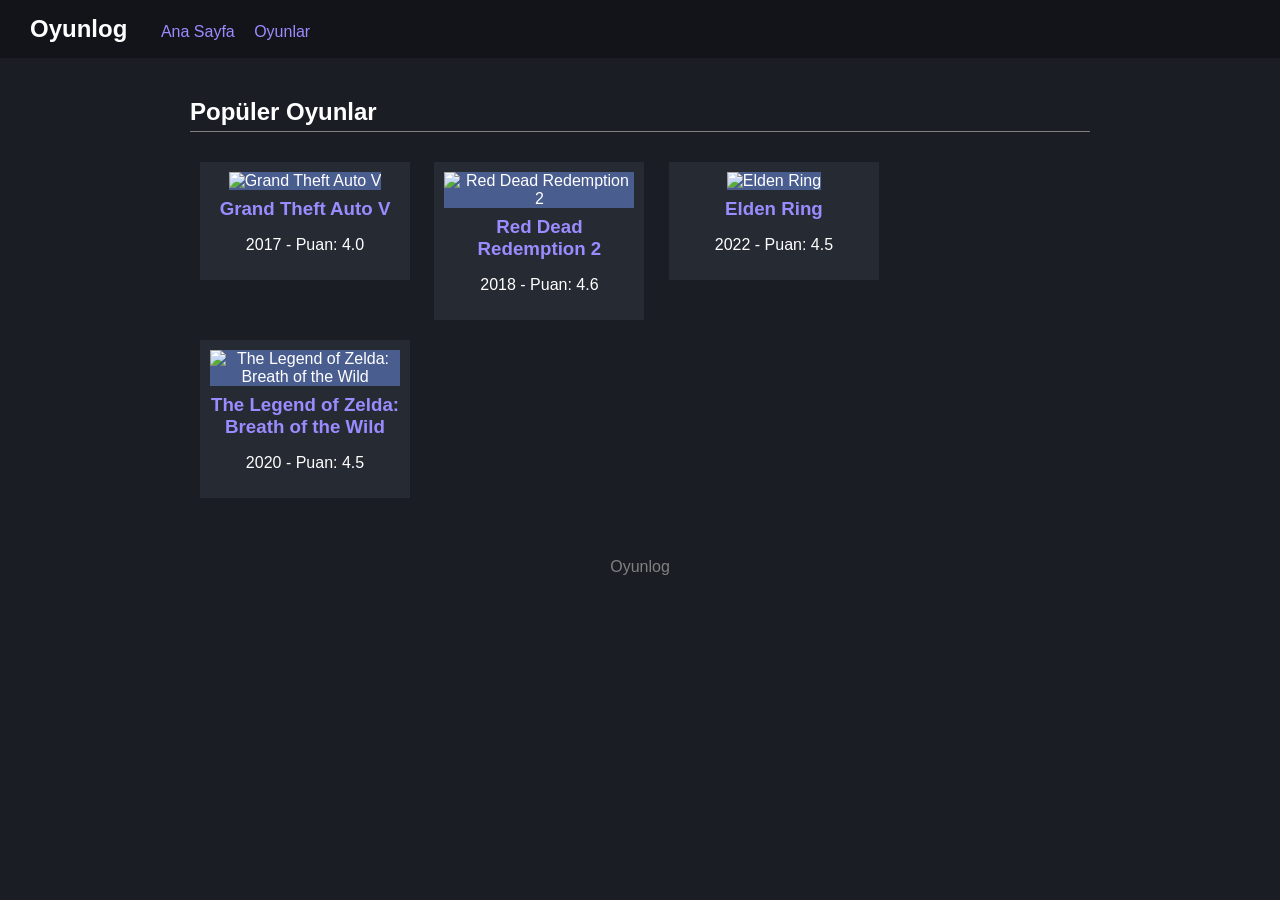
==== index.html @ eee32205 "Proje dosyası ekle." ====
<!DOCTYPE html>
<head>
  <meta charset="UTF-8">
  <title>Oyunlog</title>
  <link rel="stylesheet" href="style.css">
</head>
<body>

  <header>
    <h1>Oyunlog</h1>
    <a href="index.html">Ana Sayfa</a>
    <a href="game.html">Oyunlar</a>
  </header>

  <div class="icerik">
    <h2>Popüler Oyunlar</h2>

    
    <div class="oyun">
      <img alt="Grand Theft Auto V">
      <h3><a href="game.html">Grand Theft Auto V</a></h3>
      <p>2017 - Puan: 4.0</p>
    </div>

    <div class="oyun">
      <img alt="Red Dead Redemption 2">
      <h3><a href="game.html">Red Dead Redemption 2</a></h3>
      <p>2018 - Puan: 4.6</p>
    </div>

    <div class="oyun">
      <img alt="Elden Ring">
      <h3><a href="game.html">Elden Ring</a></h3>
      <p>2022 - Puan: 4.5</p>
    </div>

    <div class="oyun">
      <img alt="The Legend of Zelda: Breath of the Wild">
      <h3><a href="game.html">The Legend of Zelda: Breath of the Wild</a></h3>
      <p>2020 - Puan: 4.5</p>
    </div>
  </div>

  <footer>
    Oyunlog
  </footer>

</body>
</html>
---- style.css ----
body {
  background-color: #1b1d24;
  color: white;
  font-family: Arial, sans-serif;
  margin: 0;
}

a {
  color: #9a8cff;
  text-decoration: none;
}


header {
  background-color: #12141a;
  padding: 15px 30px;
}

header h1 {
  display: inline;
  font-size: 24px; 
  margin-right: 30px;
}

header a {
  margin-right: 15px;
}

.icerik {
  width: 900px;
  margin: 0 auto;
  padding: 20px;
}

h2 {
  border-bottom: 1px solid gray;
  padding-bottom: 5px;
}

.oyun {
  display: inline-block;
  width: 190px;
  background-color: #262a33;
  margin: 10px;
  padding: 10px;
  text-align: center;
  vertical-align: top;
}

.oyun img {
  width: 170px;
  height: 230px;
  background-color: #4a5d8f;
}

.oyun h3 {
  margin: 8px 0 4px 0;
}

footer {
  text-align: center;
  color: gray;
  padding: 30px;
}
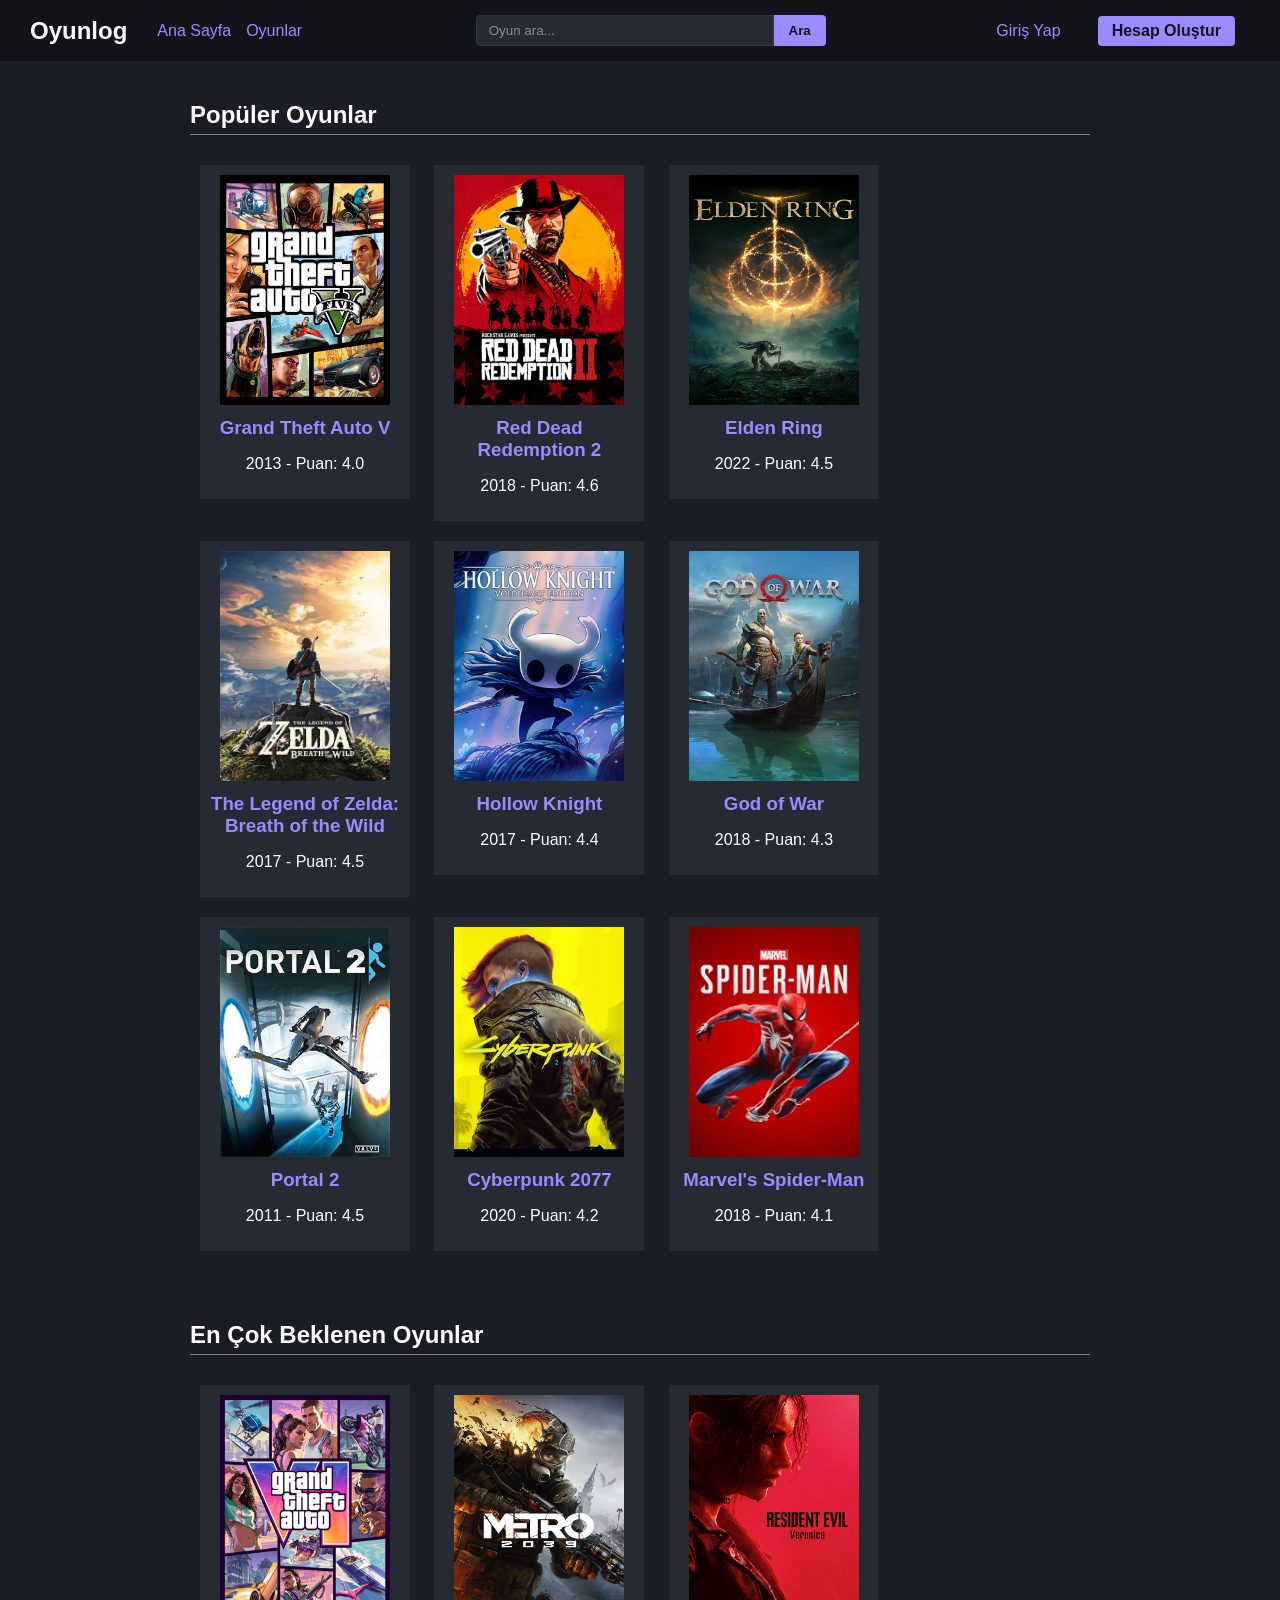
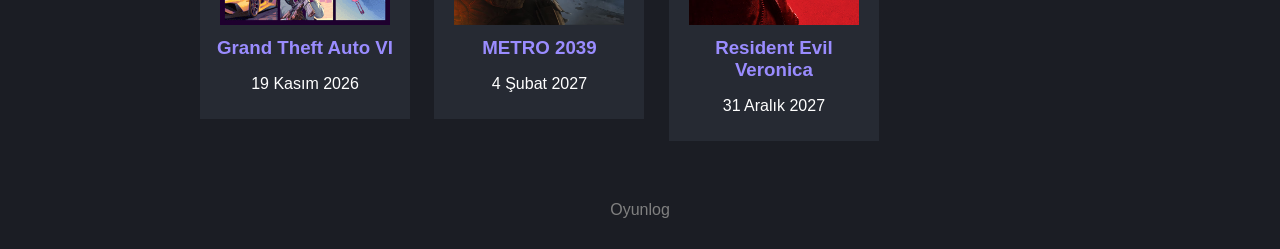
==== commit cd2d0e89: "Header arama alani eklendi, oyun listesi guncellendi" ====
--- a/index.html
+++ b/index.html
@@ -6,38 +6,105 @@
 </head>
 <body>
 
-  <header>
+<header>
+  <div class="header-sol">
     <h1>Oyunlog</h1>
     <a href="index.html">Ana Sayfa</a>
     <a href="game.html">Oyunlar</a>
-  </header>
+  </div>
+
+  <div class="header-orta">
+    <form action="#" method="GET" class="arama-formu">
+      <input type="text" placeholder="Oyun ara..." name="q" class="arama-input">
+      <button type="submit" class="arama-btn">Ara</button>
+    </form>
+  </div>
+
+  <div class="header-sag">
+    <a href="#" class="btn-giris">Giriş Yap</a>
+    <a href="#" class="btn-kayit">Hesap Oluştur</a>
+  </div>
+</header>
+
 
   <div class="icerik">
     <h2>Popüler Oyunlar</h2>
 
     
     <div class="oyun">
-      <img alt="Grand Theft Auto V">
-      <h3><a href="game.html">Grand Theft Auto V</a></h3>
-      <p>2017 - Puan: 4.0</p>
+      <img src="img/gta5.jpg" alt="Grand Theft Auto V">
+      <h3><a href="gta5.html">Grand Theft Auto V</a></h3>
+      <p>2013 - Puan: 4.0</p>
     </div>
 
     <div class="oyun">
-      <img alt="Red Dead Redemption 2">
-      <h3><a href="game.html">Red Dead Redemption 2</a></h3>
+      <img src="img/rdr2.jpg" alt="Red Dead Redemption 2">
+      <h3><a href="rdr2.html">Red Dead Redemption 2</a></h3>
       <p>2018 - Puan: 4.6</p>
     </div>
 
     <div class="oyun">
-      <img alt="Elden Ring">
-      <h3><a href="game.html">Elden Ring</a></h3>
+      <img src="img/elden-ring.jpg" alt="Elden Ring">
+      <h3><a href="elden-ring.html">Elden Ring</a></h3>
       <p>2022 - Puan: 4.5</p>
     </div>
 
     <div class="oyun">
-      <img alt="The Legend of Zelda: Breath of the Wild">
-      <h3><a href="game.html">The Legend of Zelda: Breath of the Wild</a></h3>
-      <p>2020 - Puan: 4.5</p>
+      <img src="img/botw.jpg" alt="The Legend of Zelda: Breath of the Wild">
+      <h3><a href="botw.html">The Legend of Zelda: Breath of the Wild</a></h3>
+      <p>2017 - Puan: 4.5</p>
+    </div>
+
+    <div class="oyun">
+      <img src="img/hollow-knight.jpg" alt="Hollow Knight">
+      <h3><a href="hollow-knight.html">Hollow Knight</a></h3>
+      <p>2017 - Puan: 4.4</p>
+    </div>
+
+    <div class="oyun">
+      <img src="img/gow.jpg" alt="God of War">
+      <h3><a href="gow.html">God of War</a></h3>
+      <p>2018 - Puan: 4.3</p>
+    </div>
+
+    <div class="oyun">
+      <img src="img/portal2.jpg" alt="Portal 2">
+      <h3><a href="portal2.html">Portal 2</a></h3>
+      <p>2011 - Puan: 4.5</p>
+    </div>
+
+    <div class="oyun">
+      <img src="img/cyberpunk2077.jpg" alt="Cyberpunk 2077">
+      <h3><a href="cyberpunk2077.html">Cyberpunk 2077</a></h3>
+      <p>2020 - Puan: 4.2</p>
+    </div>
+
+    <div class="oyun">
+      <img src="img/spiderman.jpg" alt="Marvel's Spider-Man">
+      <h3><a href="spiderman.html">Marvel's Spider-Man</a></h3>
+      <p>2018 - Puan: 4.1</p>
+    </div>
+  </div>
+
+  <div class="icerik">
+    <h2>En Çok Beklenen Oyunlar</h2>
+
+    <div class="oyun">
+      <img src="img/gta6.jpg" alt="Grand Theft Auto VI">
+      <h3><a href="game.html">Grand Theft Auto VI</a></h3>
+      <p>19 Kasım 2026</p>
+    </div>
+
+    <div class="oyun">
+      <img src="img/metro2039.jpg" alt="METRO 2039">
+      <h3><a href="game.html">METRO 2039</a></h3>
+      <p>4 Şubat 2027</p>
+    </div>
+
+    <div class="oyun">
+      <img src="img/re-veronica.jpg" alt="Resident Evil Veronica">
+      <h3><a href="game.html">Resident Evil Veronica</a></h3>
+      <p>31 Aralık 2027</p>
     </div>
   </div>
 
--- a/style.css
+++ b/style.css
@@ -16,6 +16,88 @@
 header {
   background-color: #12141a;
   padding: 15px 30px;
+  display: flex;
+  align-items: center;
+  justify-content: space-between;
+}
+
+.header-sol {
+  display: flex;
+  align-items: center;
+}
+
+.header-sol h1 {
+  font-size: 24px;
+  margin: 0 30px 0 0;
+}
+
+.header-sol a {
+  margin-right: 15px;
+}
+
+/* Arama Çubuğu Stilleri */
+.header-orta {
+  flex: 1;
+  max-width: 350px;
+  margin: 0 20px;
+}
+
+.arama-formu {
+  display: flex;
+}
+
+.arama-input {
+  width: 100%;
+  padding: 7px 12px;
+  border: 1px solid #333742;
+  border-radius: 4px 0 0 4px;
+  background-color: #262a33;
+  color: white;
+  outline: none;
+}
+
+.arama-input::placeholder {
+  color: #8a8f9d;
+}
+
+.arama-btn {
+  padding: 7px 15px;
+  border: none;
+  background-color: #9a8cff;
+  color: #12141a;
+  font-weight: bold;
+  border-radius: 0 4px 4px 0;
+  cursor: pointer;
+  transition: background-color 0.2s;
+}
+
+.arama-btn:hover {
+  background-color: #8172ea;
+}
+
+/* Kullanıcı Giriş/Kayıt Butonları */
+.header-sag {
+  display: flex;
+  align-items: center;
+  gap: 10px;
+}
+
+.btn-giris {
+  padding: 6px 12px;
+  color: #9a8cff !important;
+}
+
+.btn-kayit {
+  padding: 6px 14px;
+  background-color: #9a8cff;
+  color: #12141a !important;
+  border-radius: 4px;
+  font-weight: bold;
+  transition: background-color 0.2s;
+}
+
+.btn-kayit:hover {
+  background-color: #8172ea;
 }
 
 header h1 {
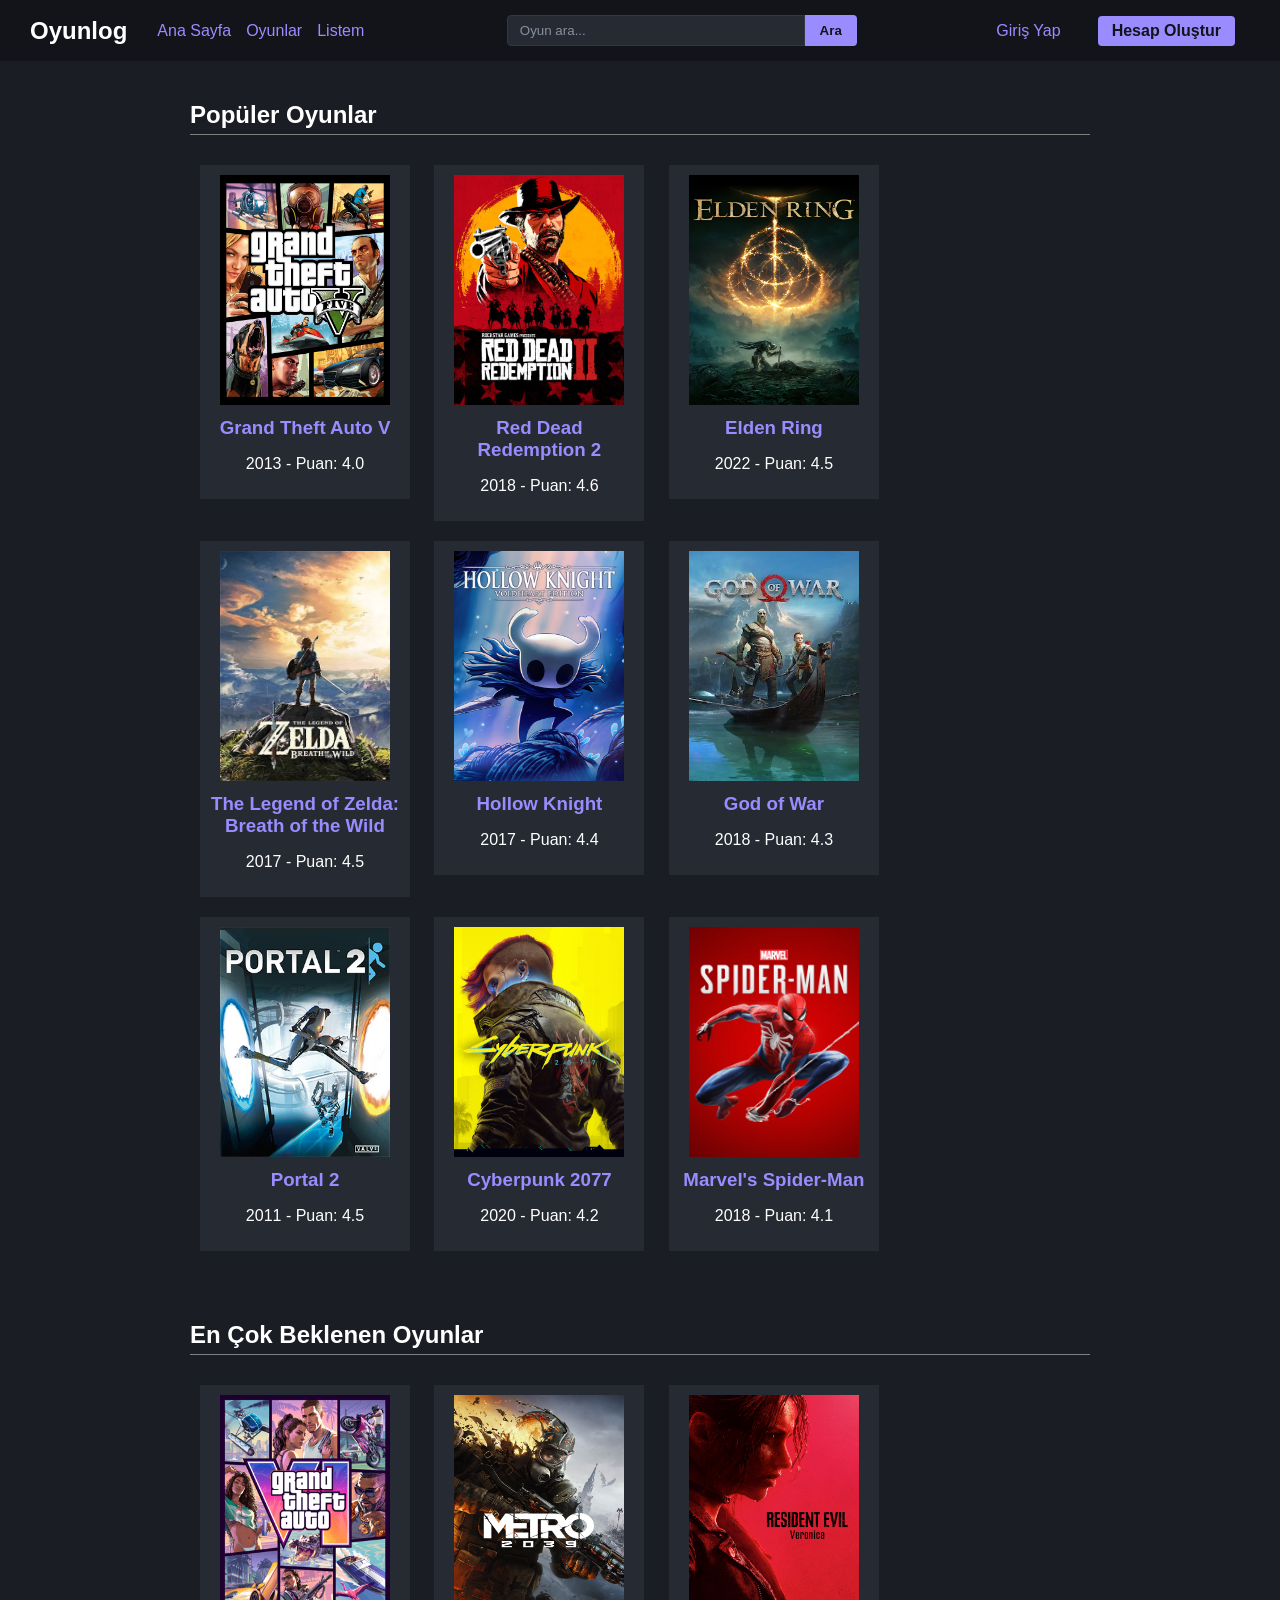
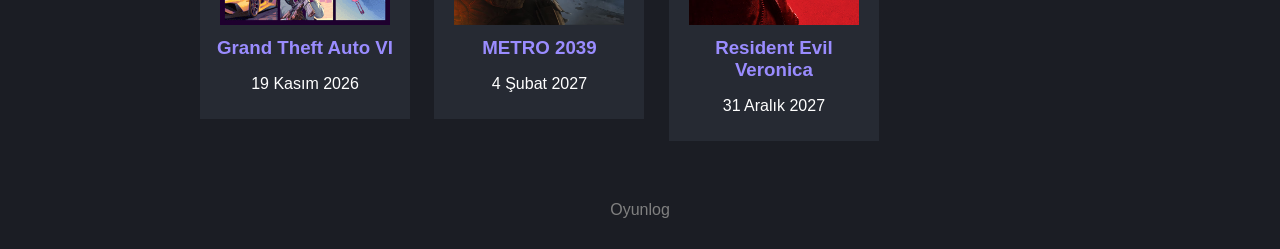
==== commit c8291900: "3. hafta: liste.html sayfasi, filtre sekmeleri ve durum etiketleri eklendi" ====
--- a/index.html
+++ b/index.html
@@ -11,6 +11,7 @@
     <h1>Oyunlog</h1>
     <a href="index.html">Ana Sayfa</a>
     <a href="game.html">Oyunlar</a>
+    <a href="liste.html">Listem</a>
   </div>
 
   <div class="header-orta">
--- a/style.css
+++ b/style.css
@@ -35,7 +35,6 @@
   margin-right: 15px;
 }
 
-/* Arama Çubuğu Stilleri */
 .header-orta {
   flex: 1;
   max-width: 350px;
@@ -75,7 +74,6 @@
   background-color: #8172ea;
 }
 
-/* Kullanıcı Giriş/Kayıt Butonları */
 .header-sag {
   display: flex;
   align-items: center;
@@ -141,8 +139,94 @@
   margin: 8px 0 4px 0;
 }
 
+
+.filtre-bar {
+  display: flex;
+  justify-content: space-between;
+  align-items: center;
+  margin: 20px 0;
+  flex-wrap: wrap;
+  gap: 15px;
+}
+
+.kategori-tablar {
+  display: flex;
+  gap: 10px;
+  margin: 0; 
+}
+
+.tab-btn {
+  background-color: #262a33;
+  color: #8a8f9d;
+  border: 1px solid #333742;
+  padding: 8px 16px;
+  border-radius: 4px;
+  cursor: pointer;
+  font-weight: bold;
+  transition: all 0.2s;
+}
+
+.tab-btn:hover {
+  color: white;
+  background-color: #333742;
+}
+
+.tab-btn.aktif {
+  background-color: #9a8cff;
+  color: #12141a;
+  border-color: #9a8cff;
+}
+
+.siralama-kutusu {
+  display: flex;
+  align-items: center;
+  gap: 8px;
+  color: #8a8f9d;
+  font-size: 14px;
+}
+
+.sirala-select {
+  background-color: #262a33;
+  color: white;
+  border: 1px solid #333742;
+  padding: 8px 12px;
+  border-radius: 4px;
+  outline: none;
+  cursor: pointer;
+  font-size: 14px;
+}
+
+.sirala-select:focus {
+  border-color: #9a8cff;
+}
+
+.durum-etiket {
+  display: inline-block;
+  padding: 3px 8px;
+  font-size: 12px;
+  border-radius: 3px;
+  font-weight: bold;
+  margin-top: 5px;
+}
+
+.durum-etiket.tamamlandi {
+  background-color: #2e7d32;
+  color: #e8f5e9;
+}
+
+.durum-etiket.oynaniyor {
+  background-color: #1565c0;
+  color: #e3f2fd;
+}
+
+.durum-etiket.planlaniyor {
+  background-color: #ef6c00;
+  color: #fff3e0;
+}
+
 footer {
   text-align: center;
   color: gray;
   padding: 30px;
 }
+
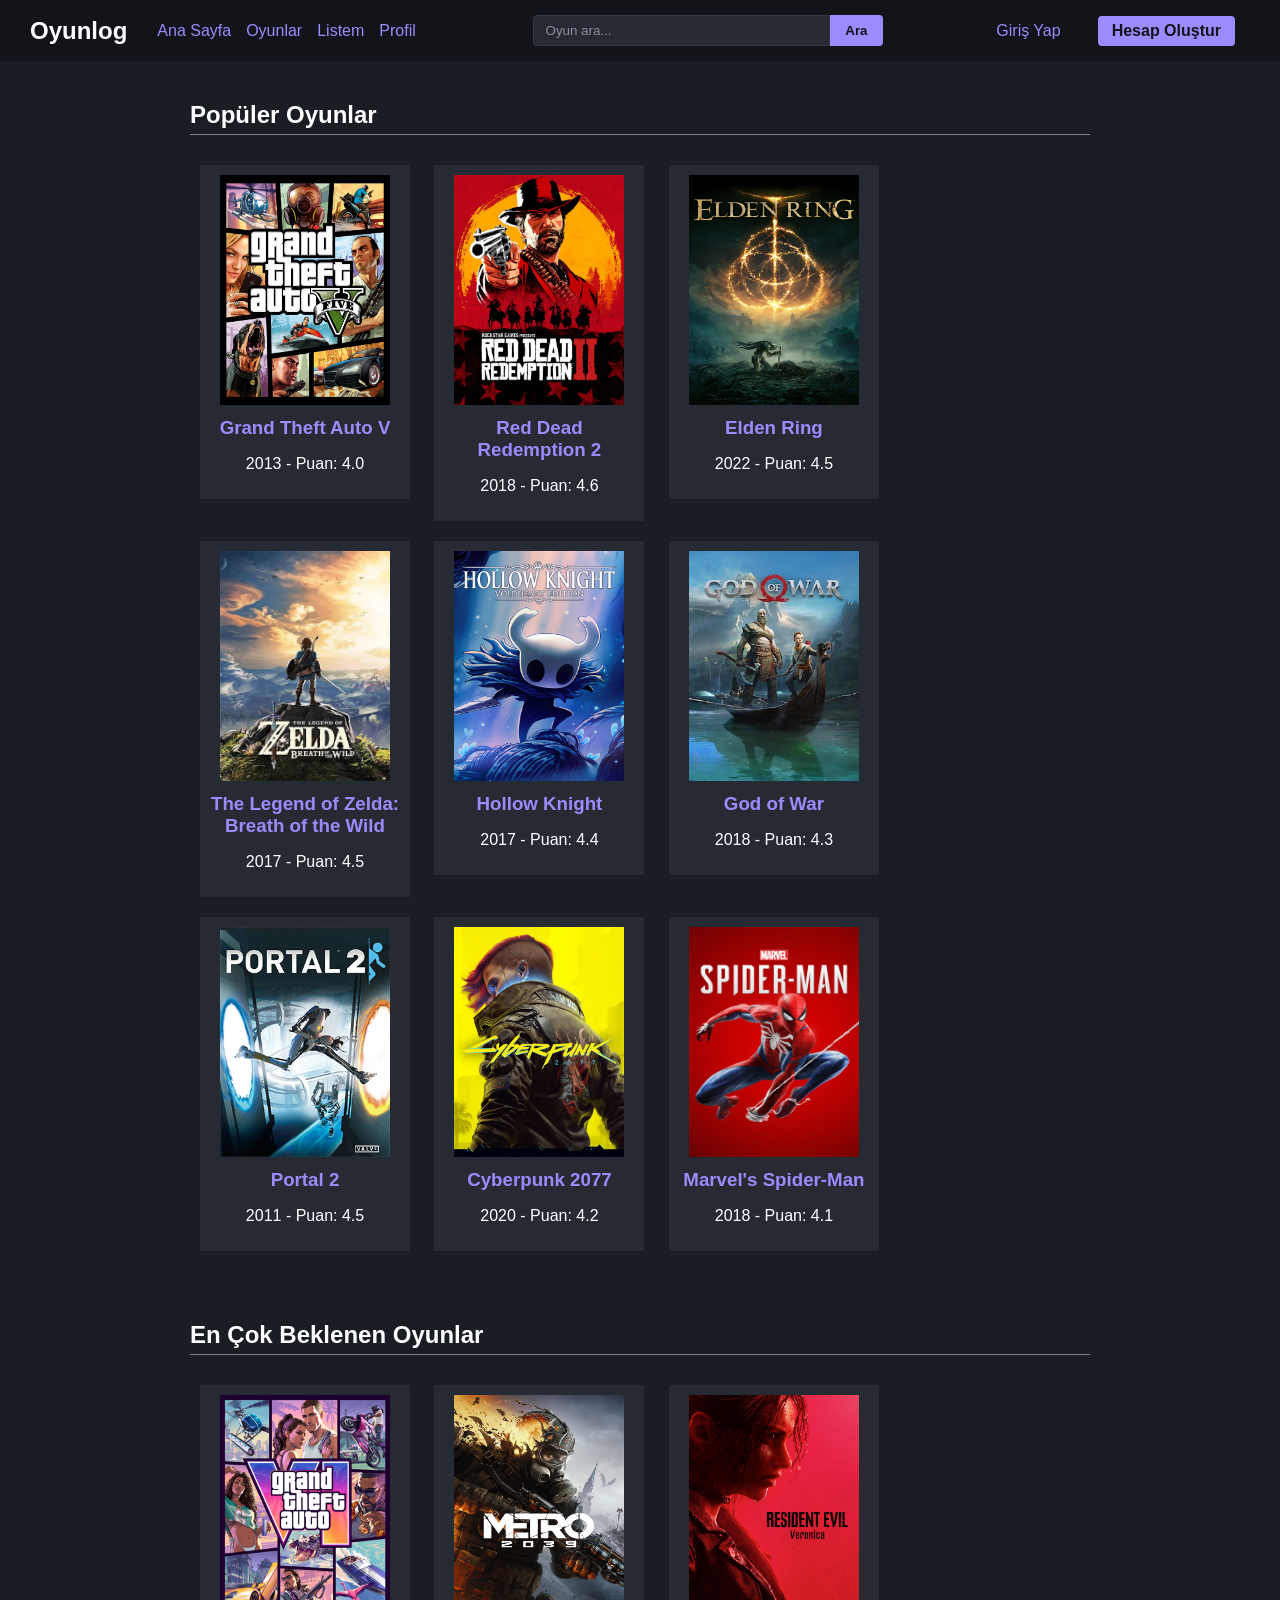
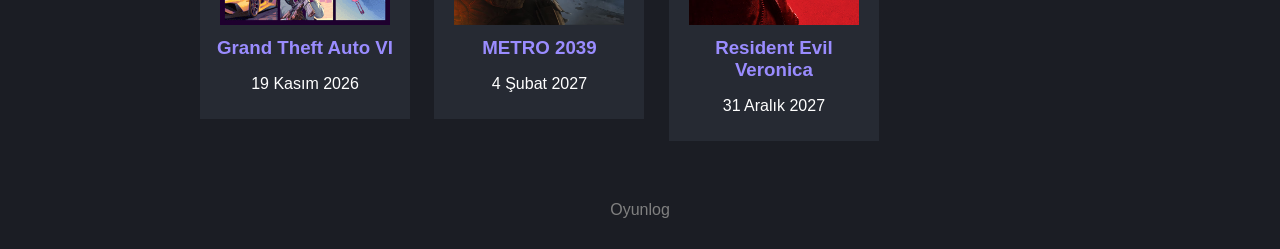
==== commit 2cb12387: "4. hafta: profil.html, game.html detay sablonu ve navigasyon baglantilari eklendi" ====
--- a/index.html
+++ b/index.html
@@ -7,12 +7,13 @@
 <body>
 
 <header>
-  <div class="header-sol">
-    <h1>Oyunlog</h1>
-    <a href="index.html">Ana Sayfa</a>
-    <a href="game.html">Oyunlar</a>
-    <a href="liste.html">Listem</a>
-  </div>
+<div class="header-sol">
+  <h1>Oyunlog</h1>
+  <a href="index.html">Ana Sayfa</a>
+  <a href="game.html">Oyunlar</a>
+  <a href="liste.html">Listem</a>
+  <a href="profil.html">Profil</a>
+</div>
 
   <div class="header-orta">
     <form action="#" method="GET" class="arama-formu">
@@ -46,7 +47,7 @@
 
     <div class="oyun">
       <img src="img/elden-ring.jpg" alt="Elden Ring">
-      <h3><a href="elden-ring.html">Elden Ring</a></h3>
+      <h3><a href="game.html">Elden Ring</a></h3>
       <p>2022 - Puan: 4.5</p>
     </div>
 
--- a/style.css
+++ b/style.css
@@ -230,3 +230,123 @@
   padding: 30px;
 }
 
+.profil-kart {
+  display: flex;
+  align-items: center;
+  background-color: #262a33;
+  padding: 20px;
+  border-radius: 6px;
+  gap: 20px;
+  margin-bottom: 20px;
+}
+
+.profil-avatar img {
+  width: 90px;
+  height: 90px;
+  border-radius: 50%;
+  border: 2px solid #9a8cff;
+}
+
+.profil-detay h2 {
+  margin: 0 0 5px 0;
+  border: none;
+  padding: 0;
+}
+
+.profil-bio {
+  color: #a0a5b5;
+  margin: 5px 0;
+}
+
+.profil-kayit-tarihi {
+  font-size: 12px;
+  color: #717685;
+}
+
+.istatistik-kapsayici {
+  display: flex;
+  gap: 15px;
+  margin-bottom: 30px;
+}
+
+.istatistik-kutu {
+  flex: 1;
+  background-color: #262a33;
+  padding: 15px;
+  border-radius: 6px;
+  text-align: center;
+  border: 1px solid #333742;
+}
+
+.istatistik-kutu h3 {
+  margin: 0;
+  font-size: 24px;
+  color: #9a8cff;
+}
+
+.istatistik-kutu p {
+  margin: 5px 0 0 0;
+  color: #8a8f9d;
+  font-size: 13px;
+}
+
+.oyun-detay-kapsayici {
+  display: flex;
+  gap: 30px;
+  margin-top: 20px;
+}
+
+.detay-sol {
+  width: 220px;
+}
+
+.detay-kapak {
+  width: 100%;
+  height: 300px;
+  object-fit: cover;
+  border-radius: 6px;
+}
+
+.kullanici-aksiyonlari {
+  background-color: #262a33;
+  padding: 15px;
+  border-radius: 6px;
+  margin-top: 15px;
+  display: flex;
+  flex-direction: column;
+  gap: 10px;
+}
+
+.puanlama-kutusu {
+  margin-top: 5px;
+}
+
+.detay-sag {
+  flex: 1;
+}
+
+.oyun-meta {
+  color: #8a8f9d;
+  font-size: 14px;
+}
+
+.genel-puan-rozeti {
+  background-color: #2e7d32;
+  display: inline-block;
+  padding: 6px 12px;
+  border-radius: 4px;
+  margin: 10px 0;
+}
+
+.oyun-aciklama {
+  line-height: 1.6;
+  color: #d1d5db;
+}
+
+.yorum-kutusu {
+  background-color: #262a33;
+  padding: 12px;
+  border-radius: 4px;
+  border-left: 3px solid #9a8cff;
+}
+
